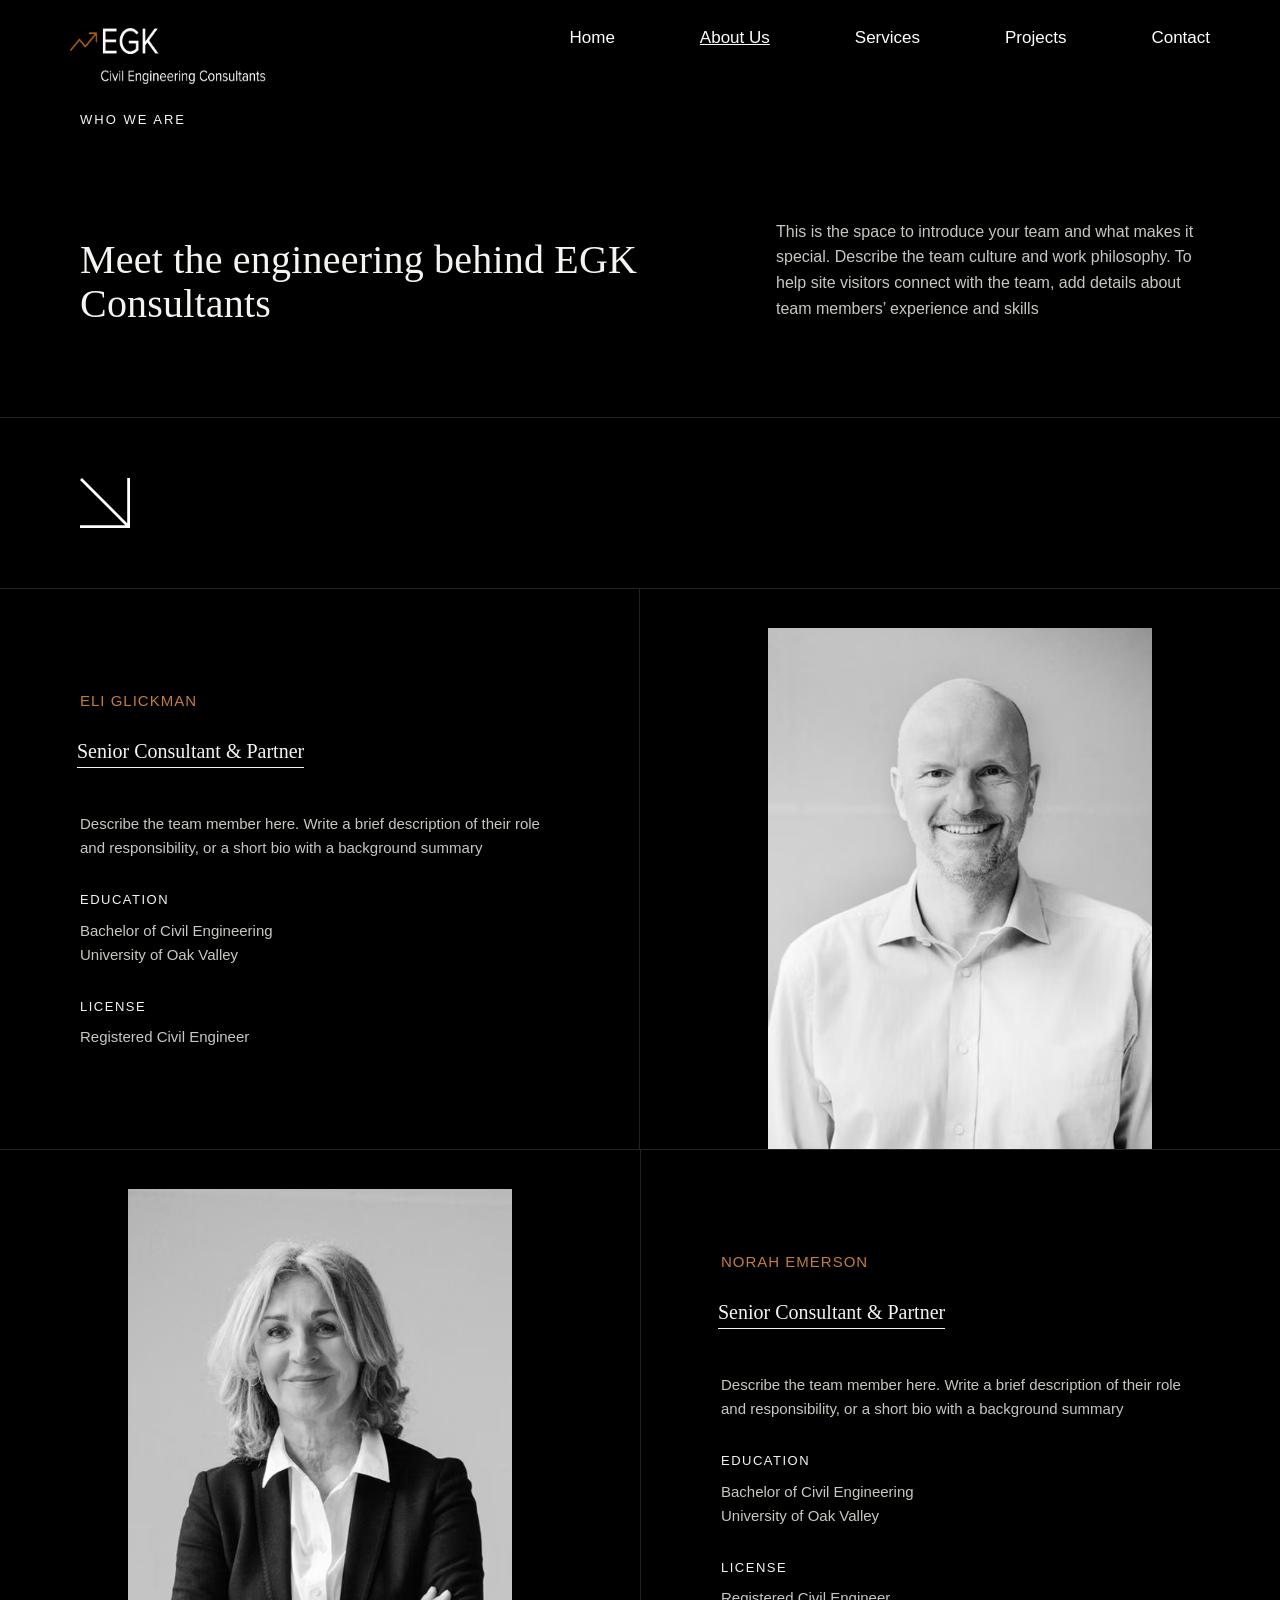
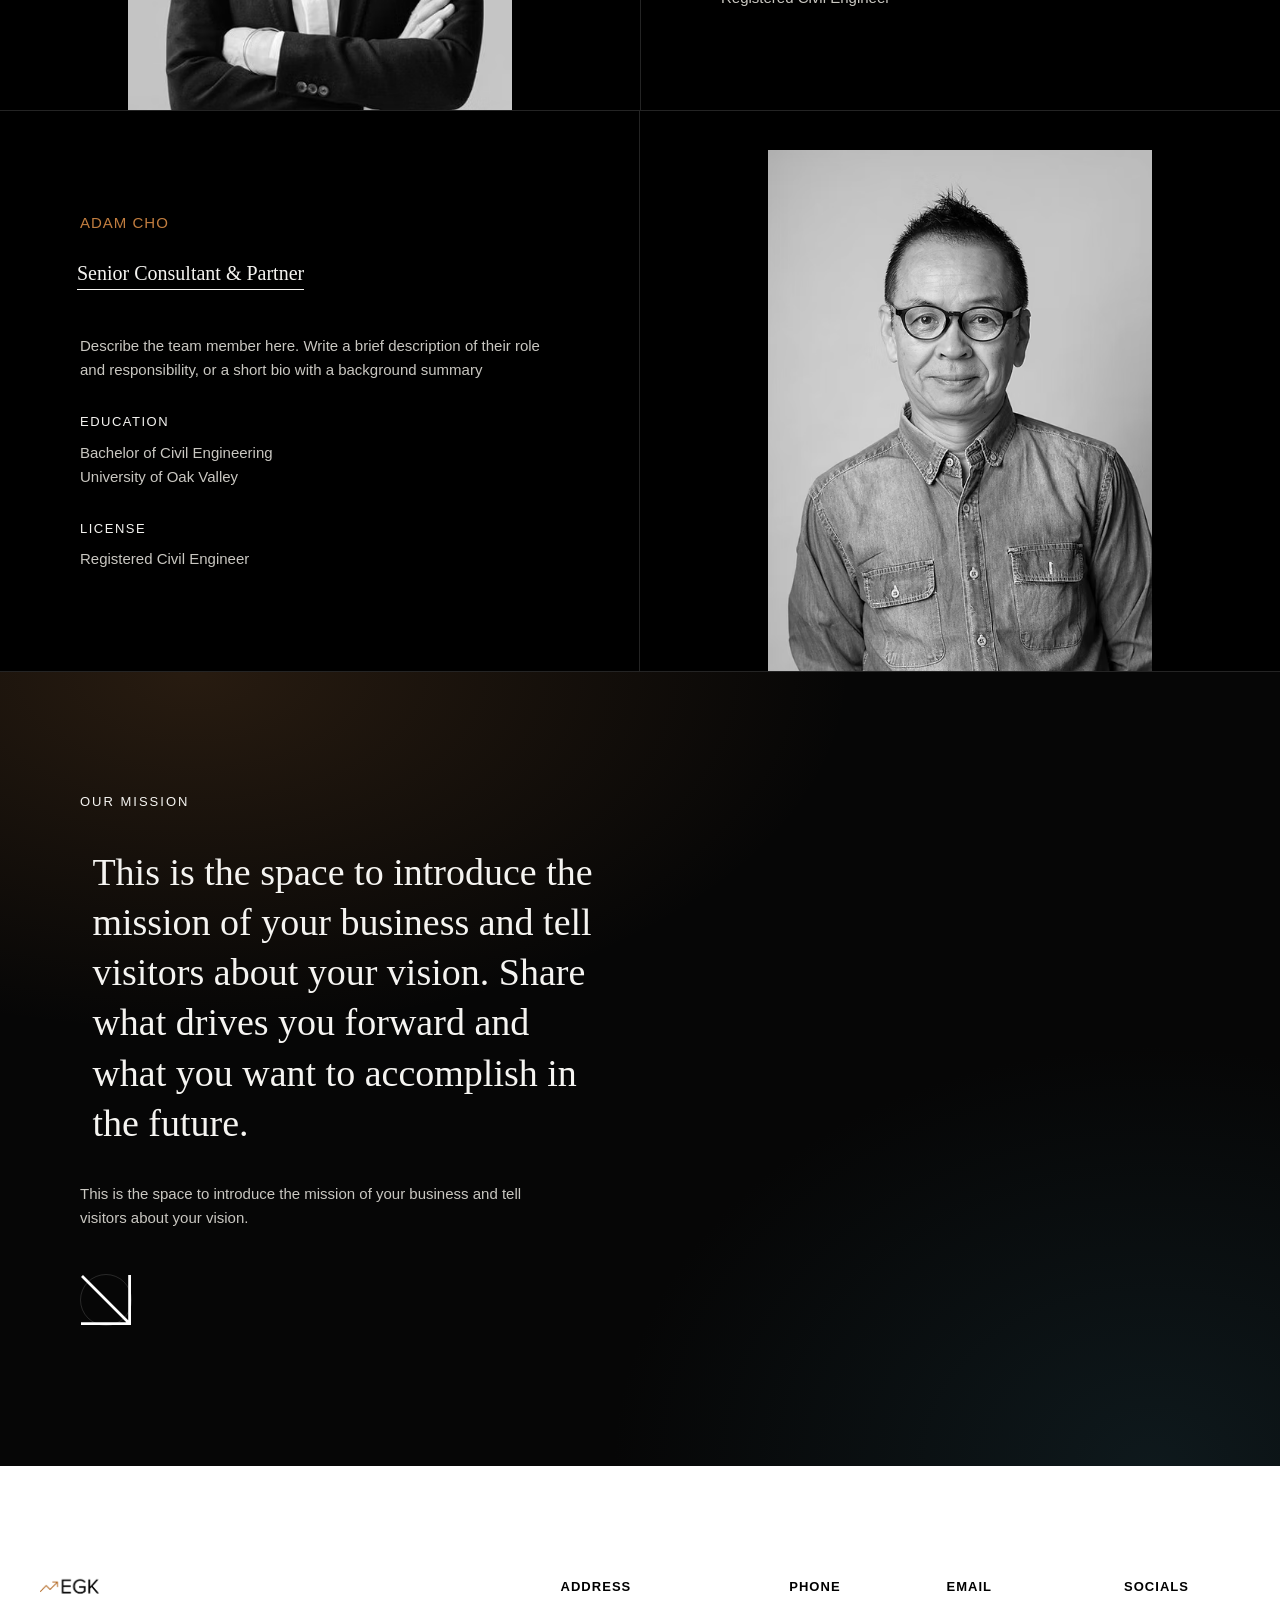
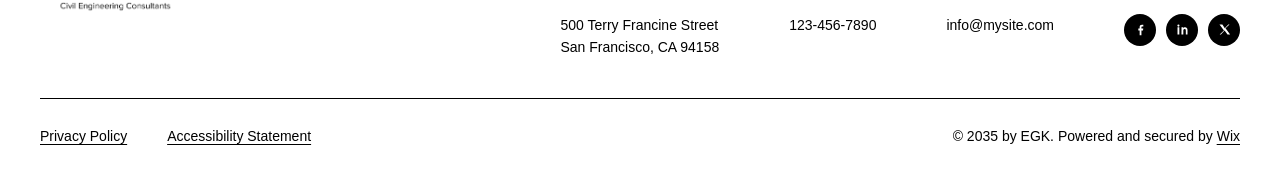
==== pages/about-page/about.html @ 3e0b8ff7 "Initial commit" ====
<!DOCTYPE html>
<html lang="en">
<head>
    <meta charset="UTF-8">
    <meta name="viewport" content="width=device-width, initial-scale=1.0">
    <link rel="stylesheet" href="../../pages/about-page/styles/about.css">
    <title>Civil Engineering Consultants</title>
    <!-- SEO -->
    <meta name="description" content="This is a Engineering web page">
    <meta name="keywords" content="HTML, SCSS">
    <meta name="author" content="ჯიმი ღვთისავრიშვილი">
    <!-- Fonts -->
    <link rel="preconnect" href="https://fonts.googleapis.com">
    <link rel="preconnect" href="https://fonts.gstatic.com" crossorigin>
    <link href="https://fonts.googleapis.com/css2?family=Arimo:ital,wght@0,400..700;1,400..700&family=Merriweather:ital,opsz,wght@0,18..144,300..900;1,18..144,300..900&family=Montserrat:ital,wght@0,100..900;1,100..900&display=swap" rel="stylesheet">
</head>
<body>
    <!-- Header -->
    <header class="header">
        <input type="checkbox" id="burger-toggle">
        <label for="burger-toggle" class="burger">
            <span></span>
            <span></span>
            <span></span>
        </label>
        <nav class="nav-link">
            <div class="logo">
                <a href="#"><img src="../../img/EGKlogo.png" alt="EGK LOGO" class="logo-img"></a>
            </div>
            <ul class="hed-link">
                <li><a href="../../index.html" class="link">Home</a></li>
                <li><a href="#" class="link link-active">About Us</a></li>
                <li><a href="#" class="link">Services</a></li>
                <li><a href="#" class="link">Projects</a></li>
                <li><a href="#" class="link">Contact</a></li>
            </ul>
        </nav>
    </header>

    <!-- First Section For About Page -->
    <section class="hero wrap">
        <div class="eyebrow">WHO WE ARE</div>
        <h1 class="serif">Meet the engineering behind EGK Consultants</h1>
        <p class="lede">This is the space to introduce your team and what makes it special. Describe the team culture and work philosophy. To help site visitors connect with the team, add details about team members’ experience and skills</p>
    </section>

    <div class="arrow-box wrap">
        <svg aria-label="" role="presentation" aria-hidden="true" preserveAspectRatio="xMidYMid meet" data-type="shape" fill="white" viewBox="19.588 20.146 159.561 159.541" xmlns:xlink="http://www.w3.org/1999/xlink" xmlns="http://www.w3.org/2000/svg" data-bbox="19.588 20.146 159.561 159.541"><g class="_svgImageSource_1lilf_7" data-type="shape"><g>
        <path d="M170.281 20.146v144.371L25.892 20.16l-6.27 6.268 144.421 144.393H19.588v8.866h159.561V20.146h-8.868z"></path>
        </g></g>
        </svg>
    </div>

    <div class="team wrap">

        <!-- ELI -->
        <div class="member">
            <div class="text-col">
                <div class="m-name">ELI GLICKMAN</div>
                <div class="m-role serif">Senior Consultant &amp; Partner</div>
                <div class="m-rule"></div>
                <p class="m-bio">Describe the team member here. Write a brief description of their role and responsibility, or a short bio with a background summary</p>
                <div class="m-block">
                    <h4>Education</h4>
                    <p>Bachelor of Civil Engineering <br> University of Oak Valley</p>
                </div>
                <div class="m-block">
                    <h4>License</h4>
                    <p>Registered Civil Engineer</p>
                </div>
            </div>
            <div class="photo-col">
                <div class="photo-ph">
                    <img src="../../img/man1.png" alt="ELI-GLICKMAN-IMG">
                </div>
            </div>
        </div>

        <!-- NORAH -->
        <div class="member reverse">
            <div class="text-col">
                <div class="m-name">NORAH EMERSON</div>
                <div class="m-role serif">Senior Consultant &amp; Partner</div>
                <div class="m-rule"></div>
                <p class="m-bio">Describe the team member here. Write a brief description of their role and responsibility, or a short bio with a background summary</p>
                <div class="m-block">
                    <h4>Education</h4>
                    <p>Bachelor of Civil Engineering <br> University of Oak Valley</p>
                </div>
                <div class="m-block">
                    <h4>License</h4>
                    <p>Registered Civil Engineer</p>
                </div>
            </div>
            <div class="photo-col">
                <div class="photo-ph">
                    <img src="../../img/woman.png" alt="NORAH-EMERSON-IMG">
                </div>
            </div>
        </div>

        <!-- ADAM -->
        <div class="member">
            <div class="text-col">
                <div class="m-name">ADAM CHO</div>
                <div class="m-role serif">Senior Consultant &amp; Partner</div>
                <div class="m-rule"></div>
                <p class="m-bio">Describe the team member here. Write a brief description of their role and responsibility, or a short bio with a background summary</p>
                <div class="m-block">
                    <h4>Education</h4>
                    <p>Bachelor of Civil Engineering <br> University of Oak Valley</p>
                </div>
                <div class="m-block">
                    <h4>License</h4>
                    <p>Registered Civil Engineer</p>
                </div>
            </div>
            <div class="photo-col">
                <div class="photo-ph">
                    <img src="../../img/Man Wearing Glasses.png" alt="ADAM-CHO-IMG">
                </div>
            </div>
        </div>

    </div><!-- /.team wrap -->

    <!-- Mission section -->
    <section class="mission">
        <div class="mission-grid wrap">
            <div class="mission-left">
                <div class="eyebrow">OUR MISSION</div>
                <h2 class="serif">This is the space to introduce the mission of your business and tell visitors about your vision. Share what drives you forward and what you want to accomplish in the future.</h2>
                <p class="sub">This is the space to introduce the mission of your business and tell visitors about your vision.</p>
                <div class="go-link">
                    <svg aria-label="" role="presentation" aria-hidden="true" preserveAspectRatio="xMidYMid meet" data-type="shape" fill="white" viewBox="19.588 20.146 159.561 159.541" xmlns:xlink="http://www.w3.org/1999/xlink" xmlns="http://www.w3.org/2000/svg" data-bbox="19.588 20.146 159.561 159.541"><g class="_svgImageSource_1lilf_7" data-type="shape"><g>
                    <path d="M170.281 20.146v144.371L25.892 20.16l-6.27 6.268 144.421 144.393H19.588v8.866h159.561V20.146h-8.868z"></path>
                    </g></g>                                                                                        
                    </svg>
                </div>
            </div>
        </div>
    </section>
<!-- Footer -->
<footer class="footer">
    <div class="footer-top">
        <div class="footer-brand">
            <img src="../../img/EGKLOGO-BlACK.png" alt="EGK LOGO" class="footer-logo-img">
        </div>

        <div class="footer-links">
            <div class="footer-info">
                <span class="footer-label">Address</span>
                <p class="footer-text">500 Terry Francine Street<br>San Francisco, CA 94158</p>
            </div>
            <div class="footer-info">
                <span class="footer-label">Phone</span>
                <p class="footer-text">123-456-7890</p>
            </div>
            <div class="footer-info">
                <span class="footer-label">Email</span>
                <p class="footer-text">info@mysite.com</p>
            </div>
            <div class="footer-info">
                <span class="footer-label">Socials</span>
                <div class="footer-socials">
                    <a href="#" aria-label="Facebook">
                        <svg viewBox="0 0 24 24" xmlns="http://www.w3.org/2000/svg"><path d="M13.5 21v-7.5h2.5l.4-3H13.5V8.5c0-.87.24-1.46 1.49-1.46H16.5V4.35c-.26-.03-1.15-.11-2.19-.11-2.17 0-3.66 1.32-3.66 3.75V10.5H8.5v3H10.65V21h2.85z"/></svg>
                    </a>
                    <a href="#" aria-label="LinkedIn">
                        <svg viewBox="0 0 24 24" xmlns="http://www.w3.org/2000/svg"><path d="M6.94 8.5H4V20h2.94V8.5zM5.47 4a1.7 1.7 0 100 3.4 1.7 1.7 0 000-3.4zM20 12.9c0-3-1.6-4.4-3.75-4.4-1.73 0-2.5.95-2.93 1.62V8.5H10.4c.04.86 0 11.5 0 11.5h2.92v-6.4c0-.34.02-.68.12-.93.28-.68.9-1.4 1.96-1.4 1.38 0 1.94 1.06 1.94 2.6V20H20v-7.1z"/></svg>
                    </a>
                    <a href="#" aria-label="X">
                        <svg viewBox="0 0 24 24" xmlns="http://www.w3.org/2000/svg"><path d="M4 4l7.1 9.5L4.3 20h1.9l6-6.4 4.6 6.4H21l-7.4-9.9L20 4h-1.9l-5.6 5.9L8.6 4H4z"/></svg>
                    </a>
                </div>
            </div>
        </div>
    </div>

    <div class="footer-bottom">
        <a href="#" class="footer-link">Privacy Policy</a>
        <a href="#" class="footer-link">Accessibility Statement</a>
        <span class="footer-copy">© 2035 by EGK. Powered and secured by <a href="#" class="footer-link">Wix</a></span>
    </div>
</footer>
</body>
</html>
---- pages/about-page/styles/about.css ----
@import url("https://fonts.googleapis.com/css2?family=Noto+Sans+Georgian:wght@100..900&display=swap");
* {
  margin: 0;
  padding: 0;
  box-sizing: border-box;
}

html {
  scroll-behavior: smooth;
}

body {
  background-color: #000;
  color: #f5f4f1;
  font-family: "Poppins", sans-serif;
  font-weight: 300;
  line-height: 1.6;
}

.serif {
  font-family: "Player Display", serif;
  margin: 0 auto;
}

.wrap {
  max-width: 1400px;
  margin: 0 auto;
}

.eyebrow {
  font-size: 13px;
  letter-spacing: 2px;
  font-weight: 500;
  color: #f5f4f1;
  text-transform: uppercase;
}
.eyebrow.orange {
  color: #c17d3f;
  letter-spacing: 1px;
}

.header {
  position: fixed;
  top: 0;
  left: 0;
  width: 100%;
  z-index: 3;
  padding: 24px 70px;
}
.header .nav-link {
  display: flex;
  justify-content: space-between;
  align-items: start;
  gap: 8px;
}
.header .nav-link .logo-img {
  width: 15rem;
  height: 65px;
}
.header .nav-link .hed-link {
  display: flex;
  gap: 40px;
  list-style: none;
}
.header .nav-link .hed-link .link {
  color: white;
  text-decoration: none;
  font-size: 17px;
  margin-left: 45px;
}
.header .nav-link .hed-link .link.link-active {
  text-decoration: underline;
  text-underline-offset: 0.7px;
  text-decoration-thickness: 1px;
}
.header .nav-link .hed-link .link:hover {
  text-decoration: underline;
}

#burger-toggle {
  display: none;
}

.burger {
  display: none;
  width: 35px;
  cursor: pointer;
  z-index: 10;
}
.burger span {
  display: block;
  height: 3px;
  width: 100%;
  background: white;
  margin: 7px 0;
  transition: 0.3s;
}

@media (max-width: 1024px) {
  .header {
    padding: 20px 30px;
  }
  .header .nav-link .logo-img {
    width: 11rem;
    height: auto;
  }
  .header .nav-link .hed-link {
    gap: 15px;
  }
  .header .nav-link .hed-link .link {
    font-size: 15px;
    margin-left: 15px;
  }
}
.hero {
  padding: 110px 80px 90px;
  display: grid;
  grid-template-columns: 1.5fr 1fr;
  gap: 60px;
  align-items: end;
}
.hero .eyebrow {
  grid-column: 1/-1;
  margin-bottom: 28px;
}
.hero h1 {
  font-size: 64px;
  font-weight: 400;
  line-height: 1.12;
  letter-spacing: 0.2px;
}
.hero .lede {
  font-size: 15px;
  color: #c9c7c1;
  font-weight: 300;
  font-size: 16px;
  max-width: 420px;
  justify-self: end;
  padding-bottom: 6px;
}
@media (max-width: 900px) {
  .hero {
    grid-template-columns: 1fr;
    padding: 70px 24px;
  }
}
.hero h1 {
  font-size: 40px;
}
.hero .lede {
  justify-self: start;
}

.arrow-box {
  border-top: 1px solid rgba(255, 255, 255, 0.14);
  padding: 60px 80px;
}
.arrow-box svg {
  display: block;
  width: 50px;
}
@media (max-width: 900px) {
  .arrow-box {
    padding: 40px 24px;
  }
}

.team {
  border-top: 1px solid rgba(255, 255, 255, 0.14);
}

.member {
  display: grid;
  grid-template-columns: 1fr 1fr;
  border-bottom: 1px solid rgba(255, 255, 255, 0.14);
  min-height: 560px;
}
.member .text-col,
.member .photo-col {
  padding: 70px 80px;
  display: flex;
  flex-direction: column;
  justify-content: center;
}
.member .text-col {
  border-right: 1px solid rgba(255, 255, 255, 0.14);
  gap: 22px;
}
.member.reverse {
  direction: rtl;
}
.member.reverse > * {
  direction: ltr;
}
.member.reverse .text-col {
  border-right: none;
  border-left: 1px solid rgba(255, 255, 255, 0.14);
}
.member .m-name {
  font-size: 15px;
  letter-spacing: 1px;
  color: #c17d3f;
  font-weight: 500;
  text-transform: none;
}
.member .m-role {
  font-size: 20px;
  font-weight: 400;
  color: #f5f4f1;
  font-family: "Player Display", serif;
  margin-left: -3px;
  border-bottom: 1px solid #f5f4f1;
}
.member .m-bio {
  font-size: 15px;
  color: #c9c7c1;
  font-weight: 300;
  max-width: 460px;
}
.member .m-block {
  margin-top: 8px;
}
.member .m-block h4 {
  font-size: 13px;
  letter-spacing: 1.5px;
  text-transform: uppercase;
  color: #f5f4f1;
  font-weight: 500;
  margin-bottom: 8px;
}
.member .m-block p {
  font-size: 15px;
  color: #c9c7c1;
  font-weight: 300;
}
.member .photo-col {
  padding: 0 !important;
  position: relative;
  overflow: hidden;
}
.member .photo-ph {
  width: 100%;
  height: 100%;
  min-height: 560px;
  display: flex;
  align-items: flex-end;
  justify-content: center;
  position: relative;
}
.member .photo-ph img {
  width: 60%;
  height: auto;
  margin-bottom: -4%;
}
@media (max-width: 900px) {
  .member {
    grid-template-columns: 1fr;
  }
  .member .text-col,
  .member .photo-col {
    padding: 44px 24px;
  }
  .member .text-col {
    border-right: none;
    border-bottom: 1px solid rgba(255, 255, 255, 0.14);
  }
  .member.reverse .text-col {
    border-left: none;
  }
  .member .photo-ph {
    min-height: 340px;
  }
}

.mission {
  position: relative;
  padding: 120px 80px 140px;
  background: radial-gradient(1100px 600px at 15% 0%, rgba(193, 125, 63, 0.18), transparent 60%), radial-gradient(900px 700px at 90% 100%, rgba(30, 60, 70, 0.35), transparent 60%), #060606;
  overflow: hidden;
}
.mission::before {
  content: "";
  position: absolute;
  inset: 0;
  background-image: repeating-conic-gradient(from 200deg at 10% 30%, rgba(255, 255, 255, 0.02) 0 deg 2deg, transparent 2deg 6deg);
  pointer-events: none;
}
@media (max-width: 900px) {
  .mission {
    padding: 70px 24px;
  }
}

.mission-grid {
  position: relative;
  z-index: 1;
  display: grid;
  grid-template-columns: 1.1fr 1fr;
  gap: 80px;
}
@media (max-width: 900px) {
  .mission-grid {
    grid-template-columns: 1fr;
  }
}

.mission-left .eyebrow {
  margin-bottom: 34px;
}
.mission-left h2 {
  font-size: 38px;
  font-weight: 400;
  line-height: 1.32;
  max-width: 520px;
}
@media (max-width: 900px) {
  .mission-left h2 {
    font-size: 28px;
  }
}
.mission-left .sub {
  font-size: 15px;
  color: #c9c7c1;
  font-weight: 300;
  margin-top: 34px;
  max-width: 460px;
}

.go-link {
  margin-top: 44px;
  width: 52px;
  height: 52px;
  border: 1px solid rgba(255, 255, 255, 0.14);
  border-radius: 50%;
  display: flex;
  align-items: center;
  justify-content: center;
}
.go-link img {
  width: 20px;
  height: 20px;
}

.footer {
  background-color: #fff;
  color: #000;
  padding: 60px 24px 30px;
  border-top: 1px solid rgba(255, 255, 255, 0.14);
}
.footer .footer-top {
  max-width: 1200px;
  margin: 0 auto;
  display: flex;
  justify-content: space-between;
  align-items: flex-start;
  flex-wrap: wrap;
  gap: 40px;
  padding: 50px 0 40px;
}
.footer .footer-top .footer-brand .footer-logo-img {
  width: 10rem;
  height: auto;
  display: block;
}
.footer .footer-top .footer-brand .footer-tagline {
  margin-top: 8px;
  font-size: 14px;
  color: #000;
}
.footer .footer-top .footer-links {
  display: flex;
  gap: 70px;
  flex-wrap: wrap;
}
.footer .footer-top .footer-info .footer-label {
  display: block;
  font-family: "Poppins", sans-serif;
  font-size: 13px;
  font-weight: 700;
  letter-spacing: 0.08em;
  text-transform: uppercase;
  margin-bottom: 16px;
}
.footer .footer-top .footer-info .footer-text {
  font-size: 14px;
  line-height: 1.6;
  color: #000;
}
.footer .footer-top .footer-info .footer-socials {
  display: flex;
  gap: 10px;
}
.footer .footer-top .footer-info .footer-socials a {
  display: flex;
  align-items: center;
  justify-content: center;
  width: 32px;
  height: 32px;
  border-radius: 100%;
  background: #000;
  color: #fff;
  transition: opacity 0.2s ease;
}
.footer .footer-top .footer-info .footer-socials a svg {
  width: 15px;
  height: 15px;
  fill: currentColor;
}
.footer .footer-bottom {
  max-width: 1200px;
  margin: 0 auto;
  display: flex;
  align-items: center;
  gap: 40px;
  padding-top: 26px;
  border-top: 1px solid #000;
  flex-wrap: wrap;
}
.footer .footer-bottom .footer-link {
  font-size: 14px;
  color: #000;
  text-decoration: underline;
  text-underline-offset: 3px;
  cursor: pointer;
}
.footer .footer-bottom .footer-copy {
  font-size: 14px;
  color: #000;
  margin-left: auto;
}
.footer .footer-bottom .footer-copy .footer-link {
  color: #000;
}

@media (max-width: 1024px) {
  .footer .footer-top .footer-links {
    gap: 40px;
  }
}
@media (max-width: 768px) {
  .footer .footer-top {
    flex-direction: column;
    gap: 30px;
  }
  .footer .footer-top .footer-links {
    gap: 30px;
  }
  .footer .footer-bottom .footer-copy {
    margin-left: 0;
    width: 100%;
  }
}
@media (max-width: 480px) {
  .footer .footer-top .footer-links {
    flex-direction: column;
    gap: 24px;
  }
}/*# sourceMappingURL=about.css.map */
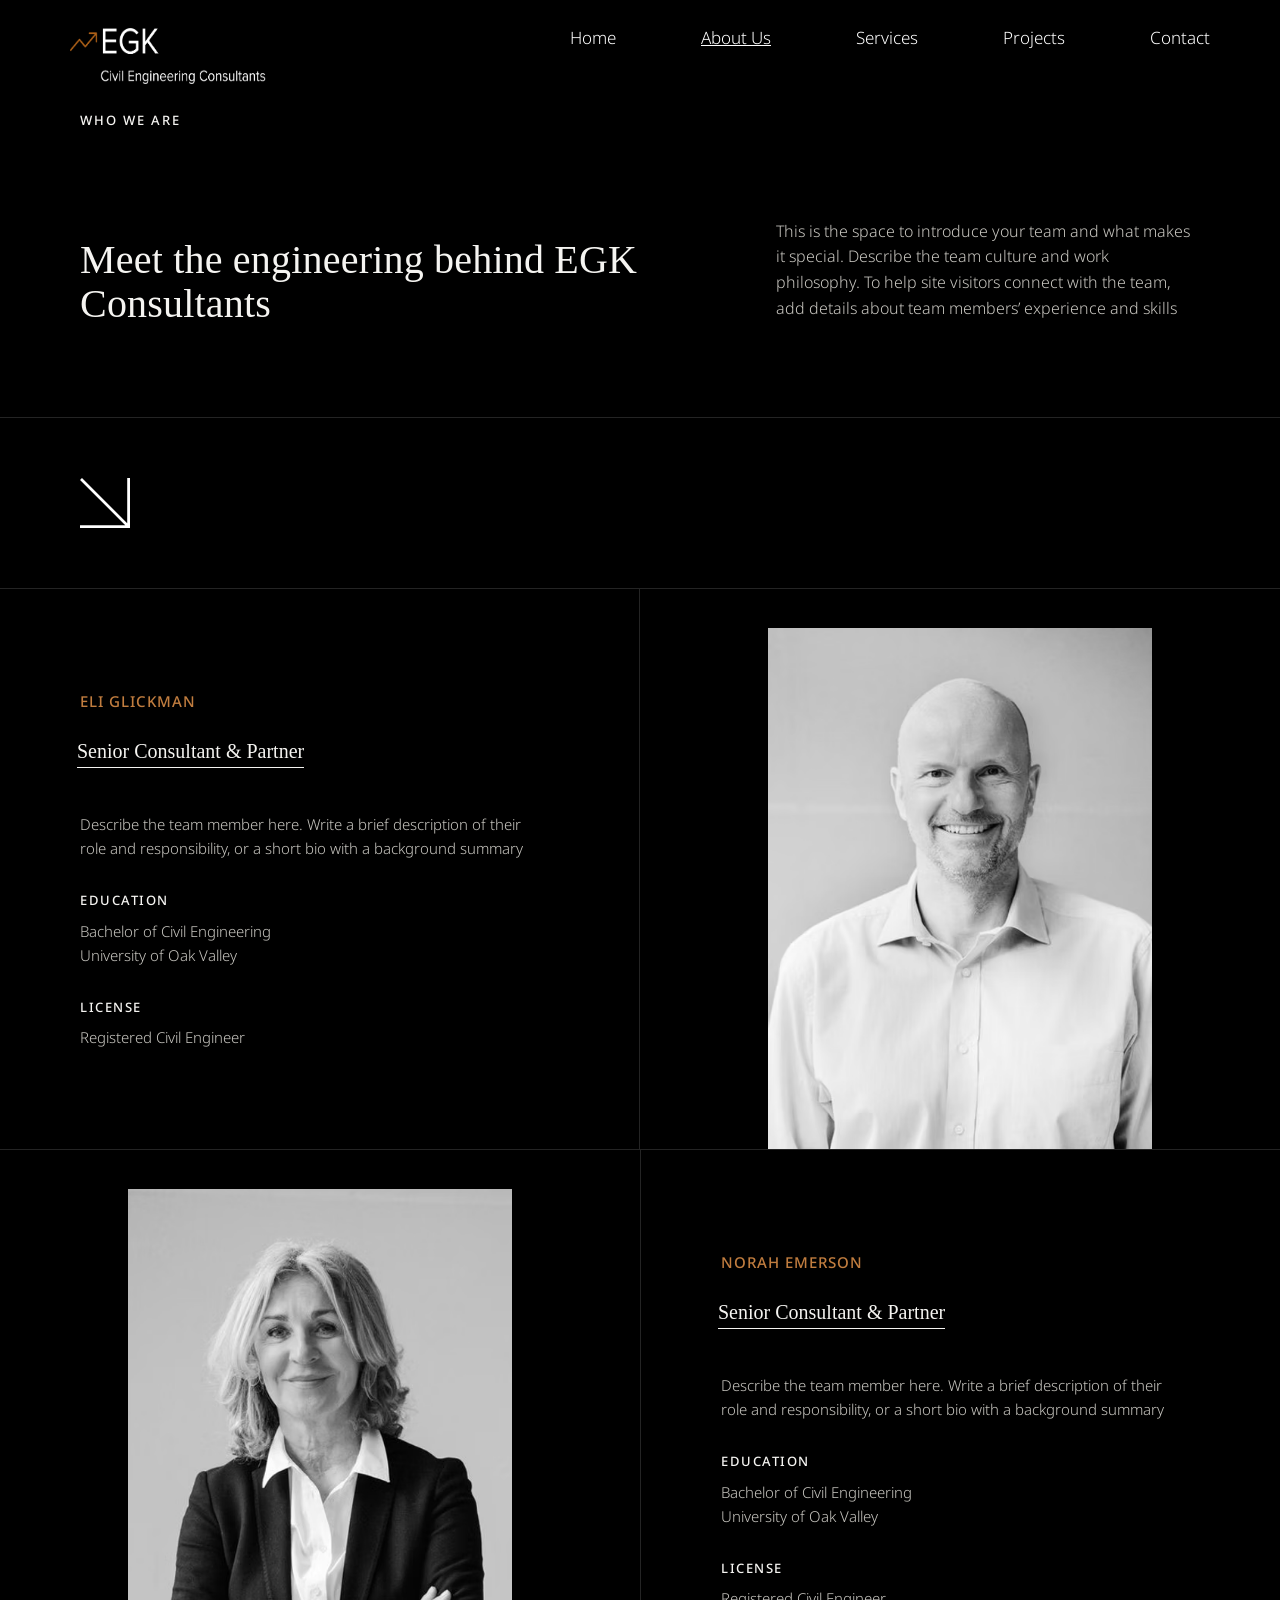
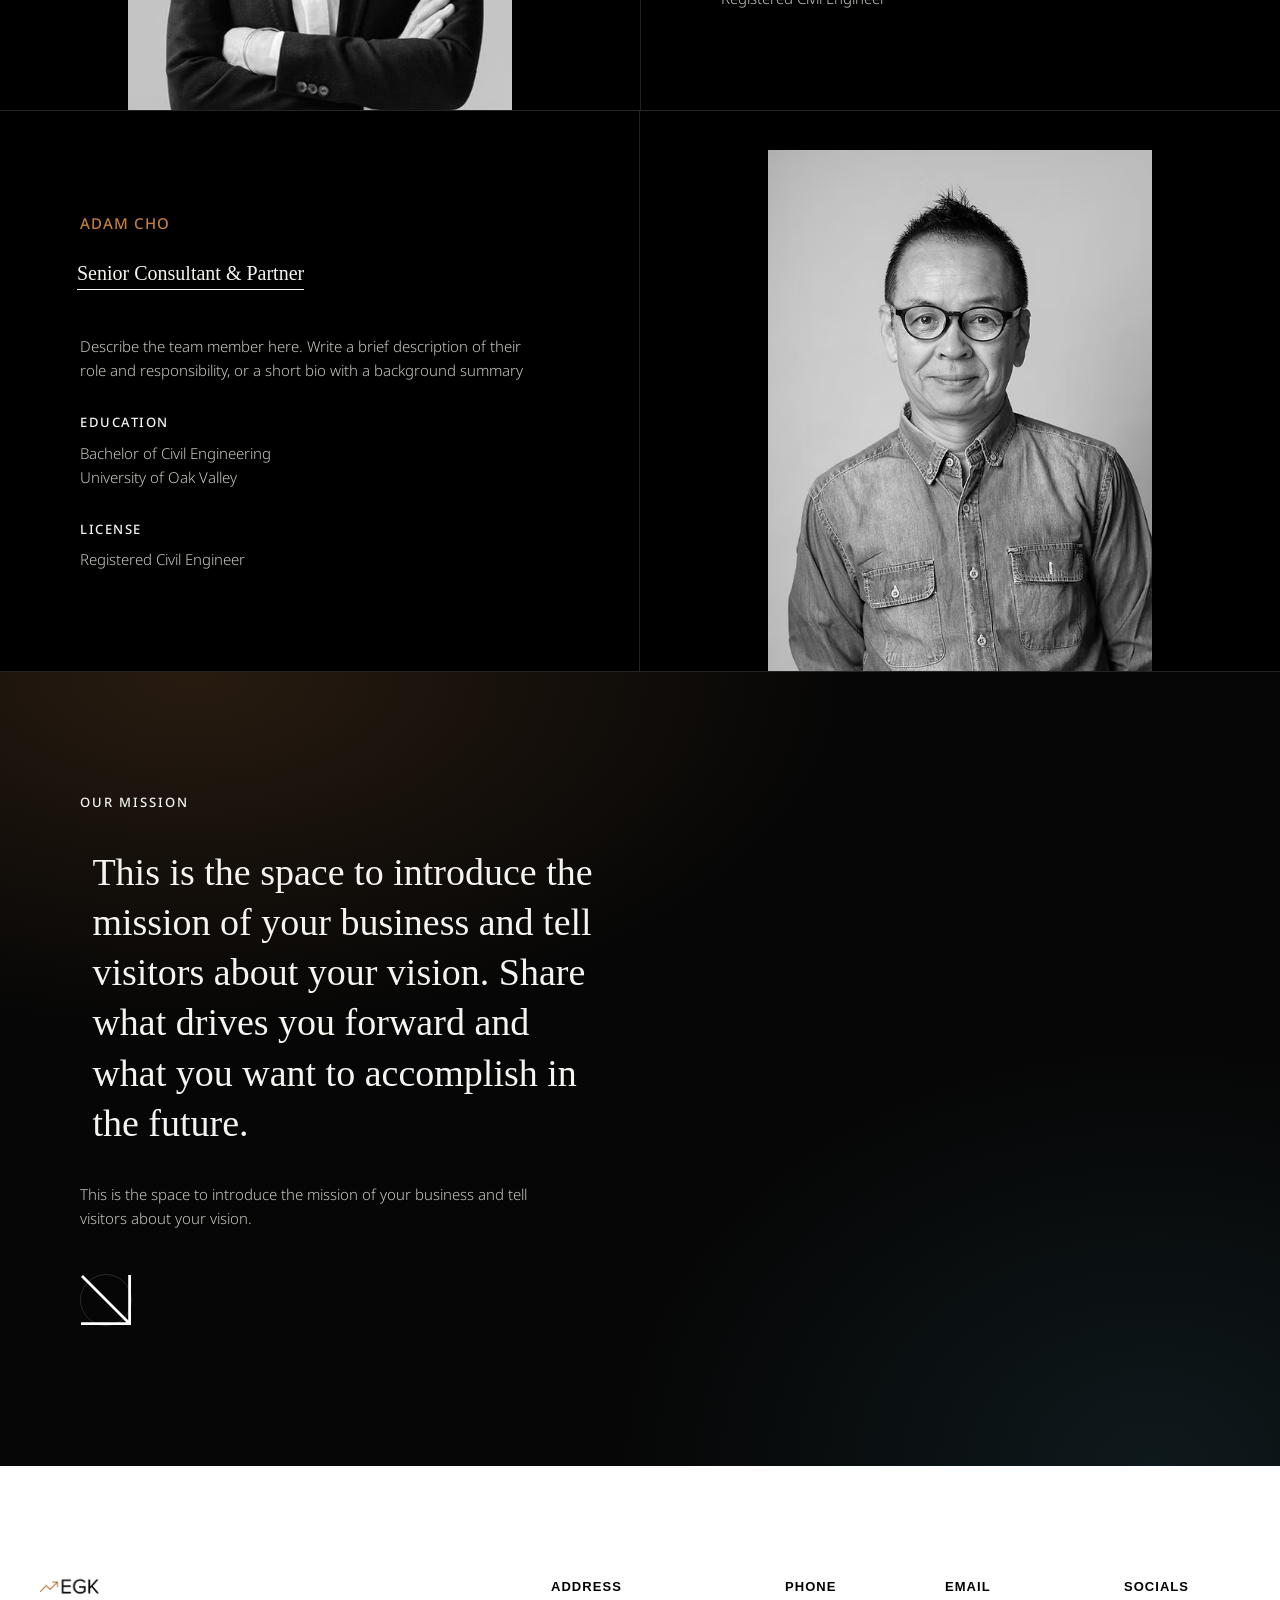
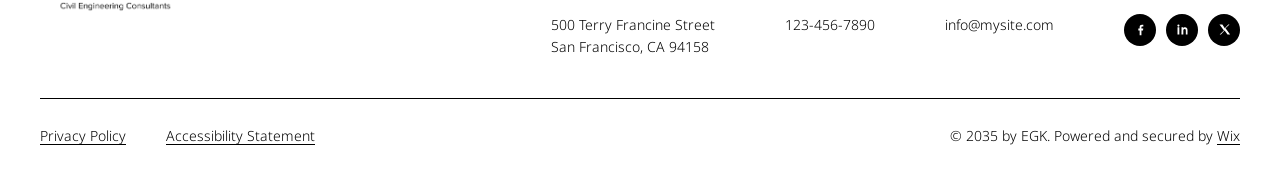
==== commit c26d98e3: "usernotfound" ====
--- a/pages/about-page/about.html
+++ b/pages/about-page/about.html
@@ -4,12 +4,25 @@
     <meta charset="UTF-8">
     <meta name="viewport" content="width=device-width, initial-scale=1.0">
     <link rel="stylesheet" href="../../pages/about-page/styles/about.css">
+    <link rel="icon" href="../../img/wix-logo.png" type="img/x-icon">
     <title>Civil Engineering Consultants</title>
     <!-- SEO -->
     <meta name="description" content="This is a Engineering web page">
     <meta name="keywords" content="HTML, SCSS">
     <meta name="author" content="ჯიმი ღვთისავრიშვილი">
     <!-- Fonts -->
+    <link rel="preconnect" href="https://fonts.googleapis.com">
+    <link rel="preconnect" href="https://fonts.gstatic.com" crossorigin>
+    <link href="https://fonts.googleapis.com/css2?family=Arimo:ital,wght@0,400..700;1,400..700&family=Merriweather:ital,opsz,wght@0,18..144,300..900;1,18..144,300..900&family=Montserrat:ital,wght@0,100..900;1,100..900&display=swap" rel="stylesheet">
+    <link rel="preconnect" href="https://fonts.googleapis.com">
+    <link rel="preconnect" href="https://fonts.gstatic.com" crossorigin>
+    <link href="https://fonts.googleapis.com/css2?family=Arimo:ital,wght@0,400..700;1,400..700&family=Merriweather:ital,opsz,wght@0,18..144,300..900;1,18..144,300..900&family=Montserrat:ital,wght@0,100..900;1,100..900&display=swap" rel="stylesheet">
+    <link rel="preconnect" href="https://fonts.googleapis.com">
+    <link rel="preconnect" href="https://fonts.gstatic.com" crossorigin>
+    <link href="https://fonts.googleapis.com/css2?family=Arimo:ital,wght@0,400..700;1,400..700&family=Merriweather:ital,opsz,wght@0,18..144,300..900;1,18..144,300..900&family=Montserrat:ital,wght@0,100..900;1,100..900&display=swap" rel="stylesheet">
+    <link rel="preconnect" href="https://fonts.googleapis.com">
+    <link rel="preconnect" href="https://fonts.gstatic.com" crossorigin>
+    <link href="https://fonts.googleapis.com/css2?family=Arimo:ital,wght@0,400..700;1,400..700&family=Merriweather:ital,opsz,wght@0,18..144,300..900;1,18..144,300..900&display=swap" rel="stylesheet">
     <link rel="preconnect" href="https://fonts.googleapis.com">
     <link rel="preconnect" href="https://fonts.gstatic.com" crossorigin>
     <link href="https://fonts.googleapis.com/css2?family=Arimo:ital,wght@0,400..700;1,400..700&family=Merriweather:ital,opsz,wght@0,18..144,300..900;1,18..144,300..900&family=Montserrat:ital,wght@0,100..900;1,100..900&display=swap" rel="stylesheet">
@@ -29,10 +42,10 @@
             </div>
             <ul class="hed-link">
                 <li><a href="../../index.html" class="link">Home</a></li>
-                <li><a href="#" class="link link-active">About Us</a></li>
-                <li><a href="#" class="link">Services</a></li>
+                <li><a href="../../pages/about-page/about.html" class="link link-active">About Us</a></li>
+                <li><a href="../../pages/services-page/service.html" class="link">Services</a></li>
                 <li><a href="#" class="link">Projects</a></li>
-                <li><a href="#" class="link">Contact</a></li>
+                <li><a href="../../index.html#contact-s" class="link">Contact</a></li>
             </ul>
         </nav>
     </header>
@@ -163,13 +176,13 @@
             <div class="footer-info">
                 <span class="footer-label">Socials</span>
                 <div class="footer-socials">
-                    <a href="#" aria-label="Facebook">
+                    <a href="https://www.facebook.com/wix/" aria-label="Facebook">
                         <svg viewBox="0 0 24 24" xmlns="http://www.w3.org/2000/svg"><path d="M13.5 21v-7.5h2.5l.4-3H13.5V8.5c0-.87.24-1.46 1.49-1.46H16.5V4.35c-.26-.03-1.15-.11-2.19-.11-2.17 0-3.66 1.32-3.66 3.75V10.5H8.5v3H10.65V21h2.85z"/></svg>
                     </a>
-                    <a href="#" aria-label="LinkedIn">
+                    <a href="https://www.linkedin.com/company/wix-com" aria-label="LinkedIn">
                         <svg viewBox="0 0 24 24" xmlns="http://www.w3.org/2000/svg"><path d="M6.94 8.5H4V20h2.94V8.5zM5.47 4a1.7 1.7 0 100 3.4 1.7 1.7 0 000-3.4zM20 12.9c0-3-1.6-4.4-3.75-4.4-1.73 0-2.5.95-2.93 1.62V8.5H10.4c.04.86 0 11.5 0 11.5h2.92v-6.4c0-.34.02-.68.12-.93.28-.68.9-1.4 1.96-1.4 1.38 0 1.94 1.06 1.94 2.6V20H20v-7.1z"/></svg>
                     </a>
-                    <a href="#" aria-label="X">
+                    <a href="https://www.twitter.com/wix" aria-label="X">
                         <svg viewBox="0 0 24 24" xmlns="http://www.w3.org/2000/svg"><path d="M4 4l7.1 9.5L4.3 20h1.9l6-6.4 4.6 6.4H21l-7.4-9.9L20 4h-1.9l-5.6 5.9L8.6 4H4z"/></svg>
                     </a>
                 </div>
--- a/pages/about-page/styles/about.css
+++ b/pages/about-page/styles/about.css
@@ -12,7 +12,7 @@
 body {
   background-color: #000;
   color: #f5f4f1;
-  font-family: "Poppins", sans-serif;
+  font-family: "Noto Sans Georgian", sans-serif;
   font-weight: 300;
   line-height: 1.6;
 }
